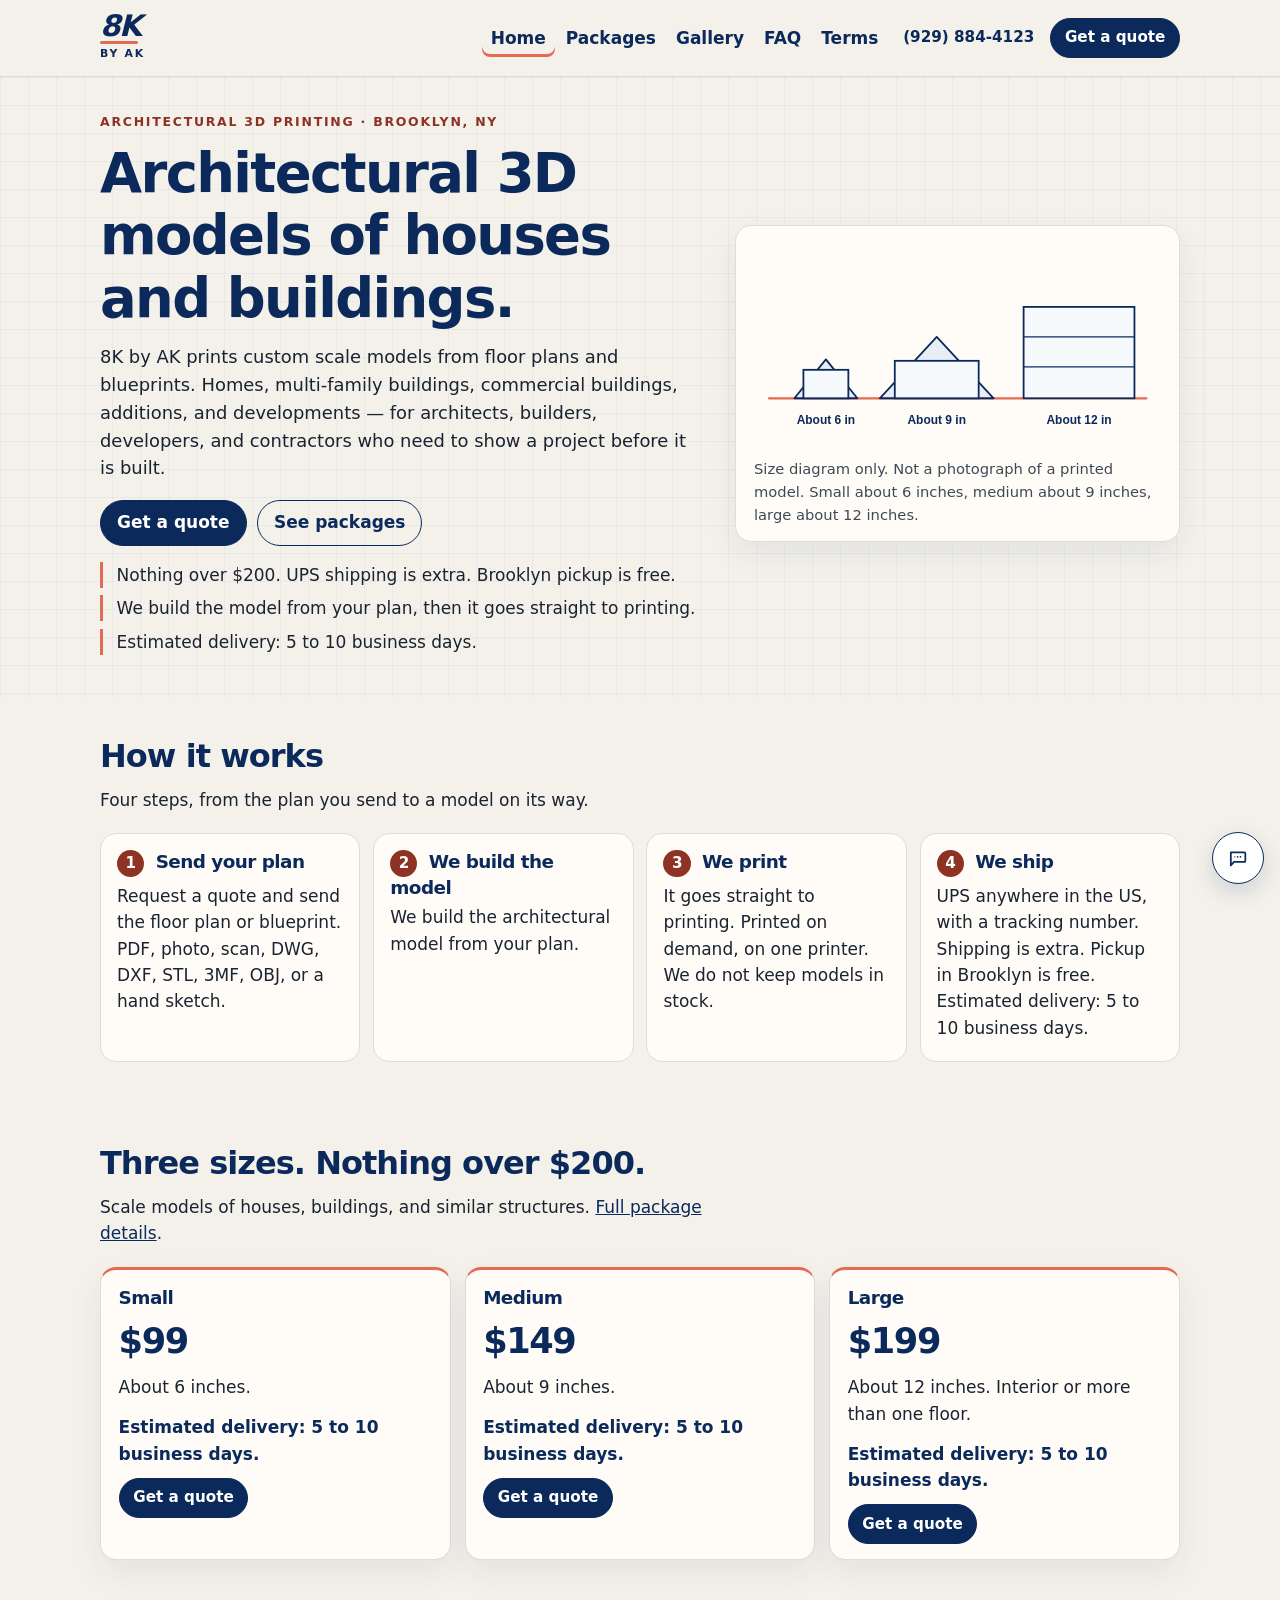
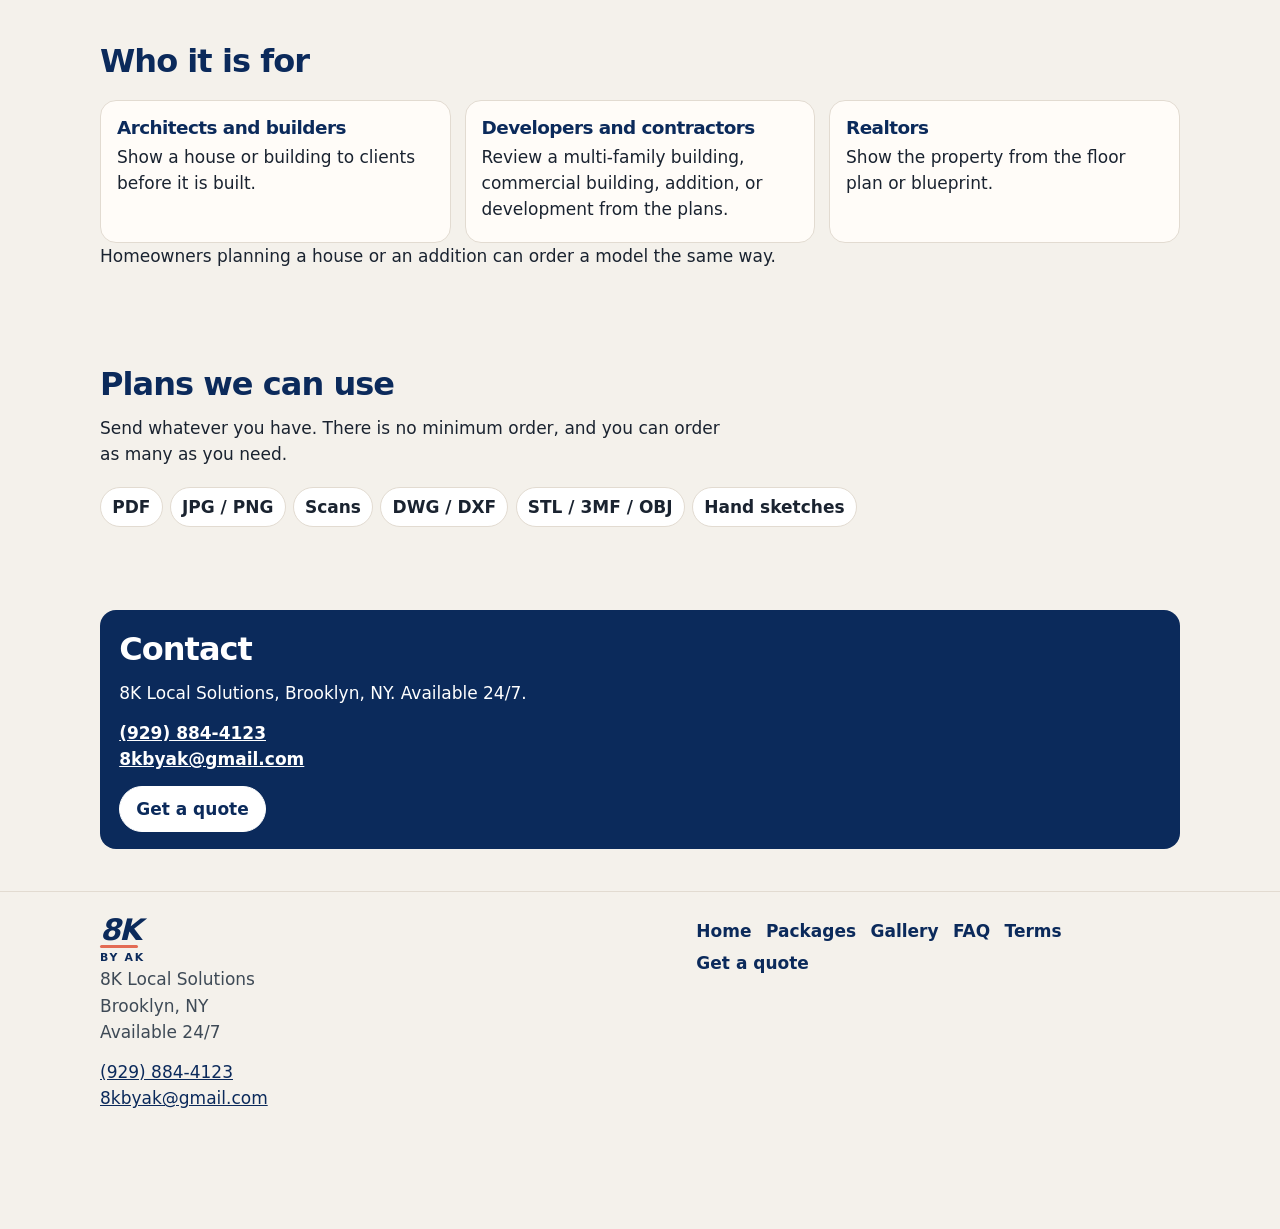
==== site/index.html @ 7ac07d4c "Add a public site for 8K by AK architectural models. The pages live in site/ and deploy to GitHub Pa" ====
<!DOCTYPE html>
<html lang="en">
<head>
  <meta charset="utf-8">
  <meta name="viewport" content="width=device-width, initial-scale=1">
  <title>Architectural 3D models of buildings | 8K by AK</title>
  <meta name="description" content="Architectural 3D-printed scale models of houses, buildings, additions, and developments, made from your plans in Brooklyn. Packages from $99 to $199.">
  <meta name="robots" content="index, follow">
  <meta name="theme-color" content="#0b2a5b">
  <link rel="canonical" href="https://8klocal.github.io/house-plans-to-3d-combo/">
  <meta property="og:title" content="Architectural 3D models of buildings | 8K by AK">
  <meta property="og:description" content="Architectural 3D-printed scale models of houses, buildings, additions, and developments, made from your plans in Brooklyn. Packages from $99 to $199.">
  <meta property="og:type" content="website">
  <meta property="og:url" content="https://8klocal.github.io/house-plans-to-3d-combo/">
  <meta property="og:site_name" content="8K by AK">
  <meta property="og:image" content="https://8klocal.github.io/house-plans-to-3d-combo/og.png">
  <meta property="og:image:alt" content="8K by AK. Architectural 3D models of houses and buildings.">
  <meta property="og:image:width" content="1200">
  <meta property="og:image:height" content="630">
  <meta name="twitter:card" content="summary_large_image">
  <meta name="twitter:title" content="Architectural 3D models of buildings | 8K by AK">
  <meta name="twitter:description" content="Architectural 3D-printed scale models of houses, buildings, additions, and developments, made from your plans in Brooklyn. Packages from $99 to $199.">
  <meta name="twitter:image" content="https://8klocal.github.io/house-plans-to-3d-combo/og.png">
  <link rel="icon" href="favicon.svg" type="image/svg+xml">
  <link rel="stylesheet" href="css/styles.css">
  <script type="application/ld+json">
{
  "@context": "https://schema.org",
  "@type": "ProfessionalService",
  "name": "8K by AK",
  "legalName": "8K Local Solutions",
  "description": "Architectural 3D printing of scale models of houses, buildings, and similar structures from floor plans and blueprints.",
  "url": "https://8klocal.github.io/house-plans-to-3d-combo/",
  "email": "8kbyak@gmail.com",
  "telephone": "+1-929-884-4123",
  "address": {
    "@type": "PostalAddress",
    "addressLocality": "Brooklyn",
    "addressRegion": "NY",
    "addressCountry": "US"
  },
  "areaServed": "US",
  "priceRange": "$99-$199",
  "openingHoursSpecification": {
    "@type": "OpeningHoursSpecification",
    "dayOfWeek": ["Monday", "Tuesday", "Wednesday", "Thursday", "Friday", "Saturday", "Sunday"],
    "opens": "00:00",
    "closes": "23:59"
  }
}
</script>
</head>
<body>
  <a class="skip" href="#content">Skip to content</a>
  <header class="site-header">
    <div class="wrap header-bar">
      <a class="brand" href="index.html">
        <span class="brand-mark">8K</span>
        <span class="brand-bar" aria-hidden="true"></span>
        <span class="brand-by">by AK</span>
      </a>
      <a class="header-phone" href="tel:+19298844123" aria-label="Call (929) 884-4123">(929) 884-4123</a>
      <button class="nav-toggle" type="button" data-nav-toggle aria-expanded="false" aria-controls="site-nav">Menu</button>
      <nav id="site-nav" class="site-nav" aria-label="Primary">
        <a href="index.html" aria-current="page">Home</a>
        <a href="pricing.html">Packages</a>
        <a href="gallery.html">Gallery</a>
        <a href="faq.html">FAQ</a>
        <a href="terms.html">Terms</a>
        <a class="button nav-quote" href="quote.html">Get a quote</a>
      </nav>
      <a class="button button-small header-quote" href="quote.html">Get a quote</a>
    </div>
  </header>
  <main id="content">
    <section class="hero">
      <div class="wrap hero-grid">
        <div>
          <p class="eyebrow">Architectural 3D printing · Brooklyn, NY</p>
          <h1>Architectural 3D models of houses and buildings.</h1>
          <p class="lede">8K by AK prints custom scale models from floor plans and blueprints. Homes, multi-family buildings, commercial buildings, additions, and developments — for architects, builders, developers, and contractors who need to show a project before it is built.</p>
          <div class="actions">
            <a class="button" href="quote.html">Get a quote</a>
            <a class="button button-ghost" href="pricing.html">See packages</a>
          </div>
          <ul class="facts">
            <li>Nothing over $200. UPS shipping is extra. Brooklyn pickup is free.</li>
            <li>We build the model from your plan, then it goes straight to printing.</li>
            <li>Estimated delivery: 5 to 10 business days.</li>
          </ul>
        </div>
        <figure class="diagram">
        <svg viewBox="0 0 560 280" aria-hidden="true">
          <line x1="28" y1="214" x2="532" y2="214" stroke="#E36B54" stroke-width="3" stroke-linecap="round"/>
          <polygon points="62,214 104,162 146,214" fill="#E7EEF6" stroke="#0B2A5B" stroke-width="2.4" stroke-linejoin="round"/>
          <rect x="74" y="176" width="60" height="38" fill="#F7FAFD" stroke="#0B2A5B" stroke-width="2.4"/>
          <polygon points="176,214 252,132 328,214" fill="#E7EEF6" stroke="#0B2A5B" stroke-width="2.4" stroke-linejoin="round"/>
          <rect x="196" y="164" width="112" height="50" fill="#F7FAFD" stroke="#0B2A5B" stroke-width="2.4"/>
          <rect x="368" y="92" width="148" height="122" fill="#F7FAFD" stroke="#0B2A5B" stroke-width="2.4"/>
          <line x1="368" y1="132" x2="516" y2="132" stroke="#0B2A5B" stroke-width="1.6"/>
          <line x1="368" y1="172" x2="516" y2="172" stroke="#0B2A5B" stroke-width="1.6"/>
          <text x="104" y="248" text-anchor="middle" fill="#0B2A5B" font-family="Segoe UI, sans-serif" font-size="16" font-weight="700">About 6 in</text>
          <text x="252" y="248" text-anchor="middle" fill="#0B2A5B" font-family="Segoe UI, sans-serif" font-size="16" font-weight="700">About 9 in</text>
          <text x="442" y="248" text-anchor="middle" fill="#0B2A5B" font-family="Segoe UI, sans-serif" font-size="16" font-weight="700">About 12 in</text>
        </svg>
        <figcaption>Size diagram only. Not a photograph of a printed model. Small about 6 inches, medium about 9 inches, large about 12 inches.</figcaption>
      </figure>
      </div>
    </section>
    <section class="section" aria-labelledby="how-title">
      <div class="wrap">
        <div class="section-head">
          <h2 id="how-title">How it works</h2>
          <p>Four steps, from the plan you send to a model on its way.</p>
        </div>
        <ol class="steps">
          <li>
            <h3><span class="step-num">1</span> Send your plan</h3>
            <p>Request a quote and send the floor plan or blueprint. PDF, photo, scan, DWG, DXF, STL, 3MF, OBJ, or a hand sketch.</p>
          </li>
          <li>
            <h3><span class="step-num">2</span> We build the model</h3>
            <p>We build the architectural model from your plan.</p>
          </li>
          <li>
            <h3><span class="step-num">3</span> We print</h3>
            <p>It goes straight to printing. Printed on demand, on one printer. We do not keep models in stock.</p>
          </li>
          <li>
            <h3><span class="step-num">4</span> We ship</h3>
            <p>UPS anywhere in the US, with a tracking number. Shipping is extra. Pickup in Brooklyn is free. Estimated delivery: 5 to 10 business days.</p>
          </li>
        </ol>
      </div>
    </section>
    <section class="section" aria-labelledby="packages-title">
      <div class="wrap">
        <div class="section-head">
          <h2 id="packages-title">Three sizes. Nothing over $200.</h2>
          <p>Scale models of houses, buildings, and similar structures. <a href="pricing.html">Full package details</a>.</p>
        </div>
        <div class="cards cards-3">
          <article class="card">
        <h3>Small</h3>
        <p class="price">$99</p>
        <p>About 6 inches.</p>
        <p class="delivery-note">Estimated delivery: 5 to 10 business days.</p>
        <a class="button button-small" href="quote.html?package=small">Get a quote</a>
      </article>
          <article class="card">
        <h3>Medium</h3>
        <p class="price">$149</p>
        <p>About 9 inches.</p>
        <p class="delivery-note">Estimated delivery: 5 to 10 business days.</p>
        <a class="button button-small" href="quote.html?package=medium">Get a quote</a>
      </article>
          <article class="card">
        <h3>Large</h3>
        <p class="price">$199</p>
        <p>About 12 inches. Interior or more than one floor.</p>
        <p class="delivery-note">Estimated delivery: 5 to 10 business days.</p>
        <a class="button button-small" href="quote.html?package=large">Get a quote</a>
      </article>
        </div>
      </div>
    </section>
    <section class="section" aria-labelledby="who-title">
      <div class="wrap">
        <div class="section-head">
          <h2 id="who-title">Who it is for</h2>
        </div>
        <div class="who">
          <article>
            <h3>Architects and builders</h3>
            <p>Show a house or building to clients before it is built.</p>
          </article>
          <article>
            <h3>Developers and contractors</h3>
            <p>Review a multi-family building, commercial building, addition, or development from the plans.</p>
          </article>
          <article>
            <h3>Realtors</h3>
            <p>Show the property from the floor plan or blueprint.</p>
          </article>
        </div>
        <p>Homeowners planning a house or an addition can order a model the same way.</p>
      </div>
    </section>
    <section class="section" aria-labelledby="files-title">
      <div class="wrap">
        <div class="section-head">
          <h2 id="files-title">Plans we can use</h2>
          <p>Send whatever you have. There is no minimum order, and you can order as many as you need.</p>
        </div>
        <ul class="formats">
          <li>PDF</li>
          <li>JPG / PNG</li>
          <li>Scans</li>
          <li>DWG / DXF</li>
          <li>STL / 3MF / OBJ</li>
          <li>Hand sketches</li>
        </ul>
      </div>
    </section>
    <section class="section" id="contact" aria-labelledby="contact-title">
      <div class="wrap">
        <div class="contact-panel">
          <h2 id="contact-title">Contact</h2>
          <p>8K Local Solutions, Brooklyn, NY. Available 24/7.</p>
          <address>
            <a href="tel:+19298844123" aria-label="Call (929) 884-4123">(929) 884-4123</a><br>
            <a href="mailto:8kbyak@gmail.com">8kbyak@gmail.com</a>
          </address>
          <a class="button" href="quote.html">Get a quote</a>
        </div>
      </div>
    </section>
  </main>
  <footer class="site-footer">
    <div class="wrap footer-grid">
      <div>
        <a class="brand" href="index.html">
        <span class="brand-mark">8K</span>
        <span class="brand-bar" aria-hidden="true"></span>
        <span class="brand-by">by AK</span>
      </a>
        <p>8K Local Solutions<br>Brooklyn, NY<br>Available 24/7</p>
        <address>
          <a href="tel:+19298844123" aria-label="Call (929) 884-4123">(929) 884-4123</a><br>
          <a href="mailto:8kbyak@gmail.com">8kbyak@gmail.com</a>
        </address>
      </div>
      <nav aria-label="Footer">
        <ul class="footer-links">
          <li><a href="index.html">Home</a></li>
          <li><a href="pricing.html">Packages</a></li>
          <li><a href="gallery.html">Gallery</a></li>
          <li><a href="faq.html">FAQ</a></li>
          <li><a href="terms.html">Terms</a></li>
          <li><a href="quote.html">Get a quote</a></li>
        </ul>
      </nav>
    </div>
  </footer>
  <div class="chat" id="chat">
    <div class="chat-panel" id="chat-panel" role="dialog" aria-labelledby="chat-title" hidden>
      <div class="chat-head">
        <div>
          <h2 id="chat-title">Questions</h2>
          <p class="hint">Architectural models from 8K by AK.</p>
        </div>
        <button class="chat-close" type="button" data-chat-close aria-label="Close questions">&times;</button>
      </div>
      <div class="chat-qa">
        <div>
          <button type="button" data-qa aria-expanded="false" aria-controls="qa-price" id="qa-price-btn">Pricing</button>
          <div id="qa-price" role="region" aria-labelledby="qa-price-btn" hidden>
            <p>Small is $99, about 6 inches. Medium is $149, about 9 inches. Large is $199, about 12 inches, and can include an interior or more than one floor. Nothing is over $200. Shipping is extra.</p>
          </div>
        </div>
        <div>
          <button type="button" data-qa aria-expanded="false" aria-controls="qa-files" id="qa-files-btn">Files accepted</button>
          <div id="qa-files" role="region" aria-labelledby="qa-files-btn" hidden>
            <p>PDF, JPG and PNG photos, scans, DWG, DXF, STL, 3MF, OBJ, and hand sketches.</p>
          </div>
        </div>
        <div>
          <button type="button" data-qa aria-expanded="false" aria-controls="qa-ship" id="qa-ship-btn">Shipping</button>
          <div id="qa-ship" role="region" aria-labelledby="qa-ship-btn" hidden>
            <p>UPS anywhere in the US, with a tracking number. Shipping is extra. Pickup in Brooklyn is free.</p>
          </div>
        </div>
        <div>
          <button type="button" data-qa aria-expanded="false" aria-controls="qa-time" id="qa-time-btn">Turnaround</button>
          <div id="qa-time" role="region" aria-labelledby="qa-time-btn" hidden>
            <p>Estimated delivery is 5 to 10 business days.</p>
          </div>
        </div>
        <div>
          <button type="button" data-qa aria-expanded="false" aria-controls="qa-order" id="qa-order-btn">How to order</button>
          <div id="qa-order" role="region" aria-labelledby="qa-order-btn" hidden>
            <p>Request a quote and send your plan. We build the model, it goes straight to printing, and we ship by UPS with a tracking number.</p>
          </div>
        </div>
      </div>
      <div class="chat-actions">
        <a class="button button-ghost" href="mailto:8kbyak@gmail.com">Email us</a>
        <a class="button button-ghost" href="tel:+19298844123">(929) 884-4123</a>
        <a class="button" href="quote.html">Get a quote</a>
      </div>
    </div>
    <button class="chat-toggle" type="button" data-chat-toggle aria-expanded="false" aria-controls="chat-panel" aria-label="Questions">
      <svg viewBox="0 0 24 24" aria-hidden="true" focusable="false">
        <path d="M5 6.5h14a1 1 0 0 1 1 1v8a1 1 0 0 1-1 1H8.2L5 20.2V6.5z" fill="none" stroke="currentColor" stroke-width="1.8" stroke-linejoin="round"/>
        <circle cx="9" cy="11.2" r="0.9" fill="#E36B54"/>
        <circle cx="12" cy="11.2" r="0.9" fill="currentColor"/>
        <circle cx="15" cy="11.2" r="0.9" fill="currentColor"/>
      </svg>
    </button>
  </div>
  <script src="js/site.js"></script>
</body>
</html>
---- site/css/styles.css ----
:root {
  --navy: #0b2a5b;
  --ink: #1a2330;
  --muted: #3e4a56;
  --paper: #f4f1eb;
  --card: #fffcf8;
  --line: #e2dbd1;
  --coral: #e36b54;
  --coral-deep: #8e3224;
  --shadow: 0 12px 32px rgba(11, 42, 91, 0.07);
  --header: 4.75rem;
  --max: 1080px;
  --radius: 16px;
  color-scheme: light;
}

*,
*::before,
*::after {
  box-sizing: border-box;
}

html {
  scroll-behavior: smooth;
}

body {
  margin: 0;
  font-family: "Segoe UI", system-ui, -apple-system, Inter, "Liberation Sans", "Helvetica Neue", Arial, sans-serif;
  color: var(--ink);
  background: var(--paper);
  line-height: 1.55;
  font-size: 1.0625rem;
  padding-bottom: 5.5rem;
}

img,
svg {
  max-width: 100%;
  height: auto;
}

a {
  color: var(--navy);
}

a:hover {
  color: var(--coral-deep);
}

:focus-visible {
  outline: 3px solid var(--navy);
  outline-offset: 3px;
}

.skip {
  position: absolute;
  left: 0.75rem;
  top: 0.75rem;
  transform: translateY(-160%);
  background: var(--card);
  color: var(--navy);
  padding: 0.6rem 0.9rem;
  border-radius: 8px;
  z-index: 50;
  font-weight: 700;
}

.skip:focus {
  transform: none;
}

.wrap {
  width: min(var(--max), calc(100% - 2rem));
  margin-inline: auto;
}

.site-header {
  position: sticky;
  top: 0;
  z-index: 20;
  background: rgba(244, 241, 235, 0.94);
  border-bottom: 1px solid var(--line);
  backdrop-filter: blur(8px);
}

.header-bar {
  display: grid;
  grid-template-columns: 1fr auto auto;
  grid-template-areas:
    "brand phone menu"
    "nav nav nav";
  align-items: center;
  column-gap: 0.55rem;
  min-height: var(--header);
}

.brand {
  grid-area: brand;
}

.header-phone {
  grid-area: phone;
  justify-self: end;
}

.nav-toggle {
  grid-area: menu;
}

.site-nav {
  grid-area: nav;
}

.brand {
  display: flex;
  flex-direction: column;
  align-items: flex-start;
  gap: 0.12rem;
  text-decoration: none;
  color: var(--navy);
  min-width: 4.5rem;
}

.brand:hover {
  color: var(--navy);
}

.brand-mark {
  font-family: Inter, "Segoe UI", system-ui, Arial, sans-serif;
  font-weight: 800;
  font-style: italic;
  font-size: 1.85rem;
  letter-spacing: -0.05em;
  line-height: 0.85;
}

.brand-bar {
  display: block;
  width: 2.35rem;
  height: 3px;
  border-radius: 2px;
  background: var(--coral);
}

.brand-by {
  font-size: 0.68rem;
  font-weight: 700;
  letter-spacing: 0.16em;
  text-transform: uppercase;
}

.header-tools {
  display: flex;
  align-items: center;
  gap: 0.55rem;
}

.header-phone {
  color: var(--navy);
  font-weight: 700;
  text-decoration: none;
  white-space: nowrap;
  font-size: 0.95rem;
  padding: 0.35rem 0.15rem;
}

.nav-toggle {
  min-width: 2.75rem;
  min-height: 2.75rem;
  border: 1px solid var(--navy);
  background: var(--card);
  color: var(--navy);
  border-radius: 999px;
  font: inherit;
  font-weight: 700;
  padding: 0 0.85rem;
  cursor: pointer;
}

.site-nav {
  display: none;
  padding: 0 0 1rem;
}

.site-nav.is-open {
  display: grid;
  gap: 0.25rem;
}

.site-nav a {
  display: block;
  text-decoration: none;
  color: var(--navy);
  font-weight: 600;
  padding: 0.55rem 0.15rem;
  border-radius: 8px;
}

.site-nav a[aria-current="page"] {
  box-shadow: inset 0 -3px 0 var(--coral);
}

.site-nav a.nav-quote {
  display: inline-flex;
  width: fit-content;
  margin-top: 0.4rem;
  color: #fff;
}

h1,
h2,
h3 {
  font-weight: 700;
  letter-spacing: -0.03em;
  line-height: 1.15;
  color: var(--navy);
}

h1 {
  font-size: clamp(2rem, 5vw, 3.4rem);
  margin: 0 0 0.8rem;
}

h2 {
  font-size: clamp(1.5rem, 3vw, 2rem);
  margin: 0 0 0.75rem;
}

h3 {
  font-size: 1.15rem;
  margin: 0 0 0.35rem;
}

p,
address {
  margin: 0 0 0.85rem;
}

address {
  font-style: normal;
}

.lede {
  font-size: 1.12rem;
  max-width: 40rem;
}

.muted {
  color: var(--muted);
}

.eyebrow {
  margin: 0 0 0.7rem;
  font-size: 0.78rem;
  font-weight: 700;
  letter-spacing: 0.14em;
  text-transform: uppercase;
  color: var(--coral-deep);
}

.hero {
  padding: 2.2rem 0 2.6rem;
  background-image:
    linear-gradient(to right, rgba(11, 42, 91, 0.045) 1px, transparent 1px),
    linear-gradient(to bottom, rgba(11, 42, 91, 0.045) 1px, transparent 1px);
  background-size: 28px 28px;
}

.hero-grid {
  display: grid;
  gap: 1.5rem;
}

.actions {
  display: flex;
  flex-wrap: wrap;
  gap: 0.65rem;
  margin: 1.1rem 0 1rem;
}

.button,
button.button {
  display: inline-flex;
  align-items: center;
  justify-content: center;
  min-height: 2.75rem;
  padding: 0.55rem 1rem;
  border-radius: 999px;
  border: 1px solid var(--navy);
  background: var(--navy);
  color: #fff;
  font: inherit;
  font-weight: 700;
  text-decoration: none;
  cursor: pointer;
}

.button:hover {
  background: #16356f;
  color: #fff;
}

.button-ghost {
  background: transparent;
  color: var(--navy);
}

.button-ghost:hover {
  background: #fff;
  color: var(--navy);
}

.button-small {
  min-height: 2.5rem;
  padding: 0.35rem 0.85rem;
  font-size: 0.95rem;
}

.facts {
  display: grid;
  gap: 0.45rem;
  margin: 0;
  padding: 0;
  list-style: none;
}

.facts li {
  padding-left: 0.85rem;
  border-left: 3px solid var(--coral);
}

.diagram {
  margin: 0;
  background: var(--card);
  border: 1px solid var(--line);
  border-radius: var(--radius);
  padding: 0.75rem 0.75rem 0.4rem;
  box-shadow: var(--shadow);
}

.diagram figcaption {
  color: var(--muted);
  font-size: 0.92rem;
  padding: 0.2rem 0.4rem 0.5rem;
}

.section {
  padding: 2.6rem 0;
}

.section-head {
  max-width: 40rem;
  margin-bottom: 1.25rem;
}

.steps {
  list-style: none;
  margin: 0;
  padding: 0;
  display: grid;
  gap: 0.8rem;
}

.steps li {
  background: var(--card);
  border: 1px solid var(--line);
  border-radius: var(--radius);
  padding: 1rem 1rem 0.4rem;
}

.step-num {
  display: inline-grid;
  place-items: center;
  width: 1.7rem;
  height: 1.7rem;
  margin-right: 0.35rem;
  border-radius: 999px;
  background: var(--coral-deep);
  color: #fff;
  font-size: 0.95rem;
  font-weight: 800;
}

.cards {
  display: grid;
  gap: 0.85rem;
}

.card {
  background: var(--card);
  border: 1px solid var(--line);
  border-top: 3px solid var(--coral);
  border-radius: var(--radius);
  padding: 1.1rem 1.1rem 0.9rem;
  box-shadow: var(--shadow);
}

.price {
  font-size: 2.2rem;
  font-weight: 800;
  letter-spacing: -0.04em;
  color: var(--navy);
  margin: 0.15rem 0 0.35rem;
}

.delivery-note {
  font-weight: 700;
  color: var(--navy);
  margin: 0.7rem 0;
}

.who {
  display: grid;
  gap: 0.85rem;
}

.who article {
  background: var(--card);
  border: 1px solid var(--line);
  border-radius: var(--radius);
  padding: 1rem 1rem 0.35rem;
}

.formats {
  display: flex;
  flex-wrap: wrap;
  gap: 0.45rem;
  margin: 0;
  padding: 0;
  list-style: none;
}

.formats li {
  background: #fff;
  border: 1px solid var(--line);
  border-radius: 999px;
  padding: 0.35rem 0.7rem;
  font-weight: 600;
}

.header-quote {
  display: none;
}

.contact-panel {
  background: var(--navy);
  color: #fff;
  border-radius: var(--radius);
  padding: 1.3rem 1.2rem 1.1rem;
}

.contact-panel h2,
.contact-panel a {
  color: #fff;
}

.contact-panel a {
  font-weight: 700;
}

.contact-panel .button {
  background: #fff;
  color: var(--navy);
  border-color: #fff;
}

.contact-panel .button:hover {
  background: var(--paper);
  color: var(--navy);
}

.gallery-grid {
  display: grid;
  gap: 0.75rem;
  margin: 0;
  padding: 0;
  list-style: none;
}

.placeholder {
  aspect-ratio: 4 / 3;
  display: grid;
  place-items: center;
  text-align: center;
  padding: 1rem;
  border: 1.5px dashed #b7c0cc;
  border-radius: var(--radius);
  background:
    linear-gradient(#fff, #fff) padding-box;
  color: var(--navy);
  font-weight: 700;
}

.faq details {
  background: var(--card);
  border: 1px solid var(--line);
  border-radius: 12px;
  padding: 0.75rem 0.95rem;
  margin-bottom: 0.55rem;
}

.faq summary {
  cursor: pointer;
  font-weight: 700;
  color: var(--navy);
}

.faq details p:last-child {
  margin-bottom: 0.25rem;
}

.prose {
  max-width: 42rem;
}

.prose h2 {
  margin-top: 1.6rem;
  font-size: 1.25rem;
}

.form {
  display: grid;
  gap: 0.9rem;
}

.field {
  display: grid;
  gap: 0.3rem;
}

.field span,
.field legend {
  font-weight: 700;
  color: var(--navy);
}

.req {
  color: var(--coral-deep);
}

input,
select,
textarea {
  width: 100%;
  font: inherit;
  color: var(--ink);
  background: #fff;
  border: 1px solid #cfc6bb;
  border-radius: 10px;
  padding: 0.65rem 0.7rem;
  min-height: 2.75rem;
}

textarea {
  min-height: 8rem;
  resize: vertical;
}

.hint {
  color: var(--muted);
  font-size: 0.92rem;
  margin: 0;
}

.check {
  display: flex;
  gap: 0.6rem;
  align-items: flex-start;
  font-weight: 600;
}

.check input {
  width: 1.15rem;
  height: 1.15rem;
  min-height: 0;
  margin-top: 0.2rem;
}

.form-submit {
  display: grid;
  gap: 0.35rem;
  justify-items: start;
}

.site-footer {
  border-top: 1px solid var(--line);
  padding: 1.6rem 0 1rem;
  color: var(--muted);
}

.footer-grid {
  display: grid;
  gap: 1rem;
}

.footer-brand .brand-mark {
  font-size: 1.45rem;
}

.footer-links {
  display: flex;
  flex-wrap: wrap;
  gap: 0.35rem 0.9rem;
  margin: 0;
  padding: 0;
  list-style: none;
}

.footer-links a {
  color: var(--navy);
  font-weight: 600;
  text-decoration: none;
}

.chat {
  position: fixed;
  right: 1rem;
  bottom: 1rem;
  z-index: 30;
}

.chat-toggle {
  width: 3.25rem;
  height: 3.25rem;
  border-radius: 999px;
  border: 1px solid var(--navy);
  background: #fff;
  color: var(--navy);
  box-shadow: 0 8px 22px rgba(11, 42, 91, 0.16);
  cursor: pointer;
  display: grid;
  place-items: center;
}

.chat-toggle svg {
  width: 1.45rem;
  height: 1.45rem;
}

.chat-panel {
  position: absolute;
  right: 0;
  bottom: 3.85rem;
  width: min(21.5rem, calc(100vw - 2rem));
  max-height: min(30rem, calc(100vh - 7rem));
  overflow: auto;
  background: #fff;
  border: 1px solid var(--line);
  border-top: 3px solid var(--coral);
  border-radius: 14px;
  box-shadow: 0 16px 40px rgba(11, 42, 91, 0.16);
  padding: 0.85rem 0.85rem 0.75rem;
}

.chat-head {
  display: flex;
  align-items: flex-start;
  justify-content: space-between;
  gap: 0.5rem;
}

.chat-head h2 {
  font-size: 1.05rem;
  margin: 0;
}

.chat-close {
  border: 0;
  background: transparent;
  color: var(--navy);
  font: inherit;
  font-size: 1.35rem;
  line-height: 1;
  min-width: 2.25rem;
  min-height: 2.25rem;
  cursor: pointer;
}

.chat-qa {
  display: grid;
  gap: 0.35rem;
  margin: 0.7rem 0;
}

.chat-qa button {
  text-align: left;
  font: inherit;
  font-weight: 700;
  color: var(--navy);
  background: var(--paper);
  border: 1px solid var(--line);
  border-radius: 8px;
  padding: 0.45rem 0.6rem;
  cursor: pointer;
  min-height: 2.5rem;
}

.chat-qa p {
  font-size: 0.95rem;
  margin: 0.25rem 0 0.35rem;
}

.chat-actions {
  display: grid;
  gap: 0.4rem;
}

.chat-actions a {
  text-align: center;
}

@media (min-width: 720px) {
  .hero-grid {
    grid-template-columns: 1.15fr 0.85fr;
    align-items: center;
    gap: 2rem;
  }

  .cards,
  .who,
  .steps {
    grid-template-columns: 1fr 1fr;
  }

  .cards-3,
  .who {
    grid-template-columns: 1fr 1fr 1fr;
  }

  .steps {
    grid-template-columns: 1fr 1fr;
  }

  .gallery-grid {
    grid-template-columns: 1fr 1fr 1fr;
  }

  .form {
    grid-template-columns: 1fr 1fr;
  }

  .span-2 {
    grid-column: 1 / -1;
  }

  .footer-grid {
    grid-template-columns: 1.2fr 1fr;
    align-items: start;
  }
}

@media (min-width: 980px) {
  .steps {
    grid-template-columns: repeat(4, 1fr);
  }
}

@media (min-width: 860px) {
  .nav-toggle,
  .site-nav a.nav-quote {
    display: none;
  }

  .header-quote {
    display: inline-flex;
  }

  .header-bar {
    display: flex;
    align-items: center;
    gap: 0.85rem;
  }

  .site-nav {
    display: flex;
    align-items: center;
    gap: 0.15rem;
    padding: 0;
    margin-left: auto;
    order: 2;
  }

  .header-phone {
    order: 3;
  }

  .header-quote {
    order: 4;
  }

  .site-nav a {
    padding: 0.35rem 0.55rem;
  }

  .header-tools {
    margin-left: 0.4rem;
  }
}

@media (max-width: 380px) {
  .header-phone {
    font-size: 0.82rem;
  }

  .brand-mark {
    font-size: 1.6rem;
  }
}

@media (prefers-reduced-motion: reduce) {
  html {
    scroll-behavior: auto;
  }

  *,
  *::before,
  *::after {
    transition: none !important;
    animation: none !important;
  }
}

@media print {
  .chat,
  .nav-toggle,
  .header-tools .button {
    display: none !important;
  }

  .site-header {
    position: static;
  }

  body {
    padding-bottom: 0;
    background: #fff;
  }
}
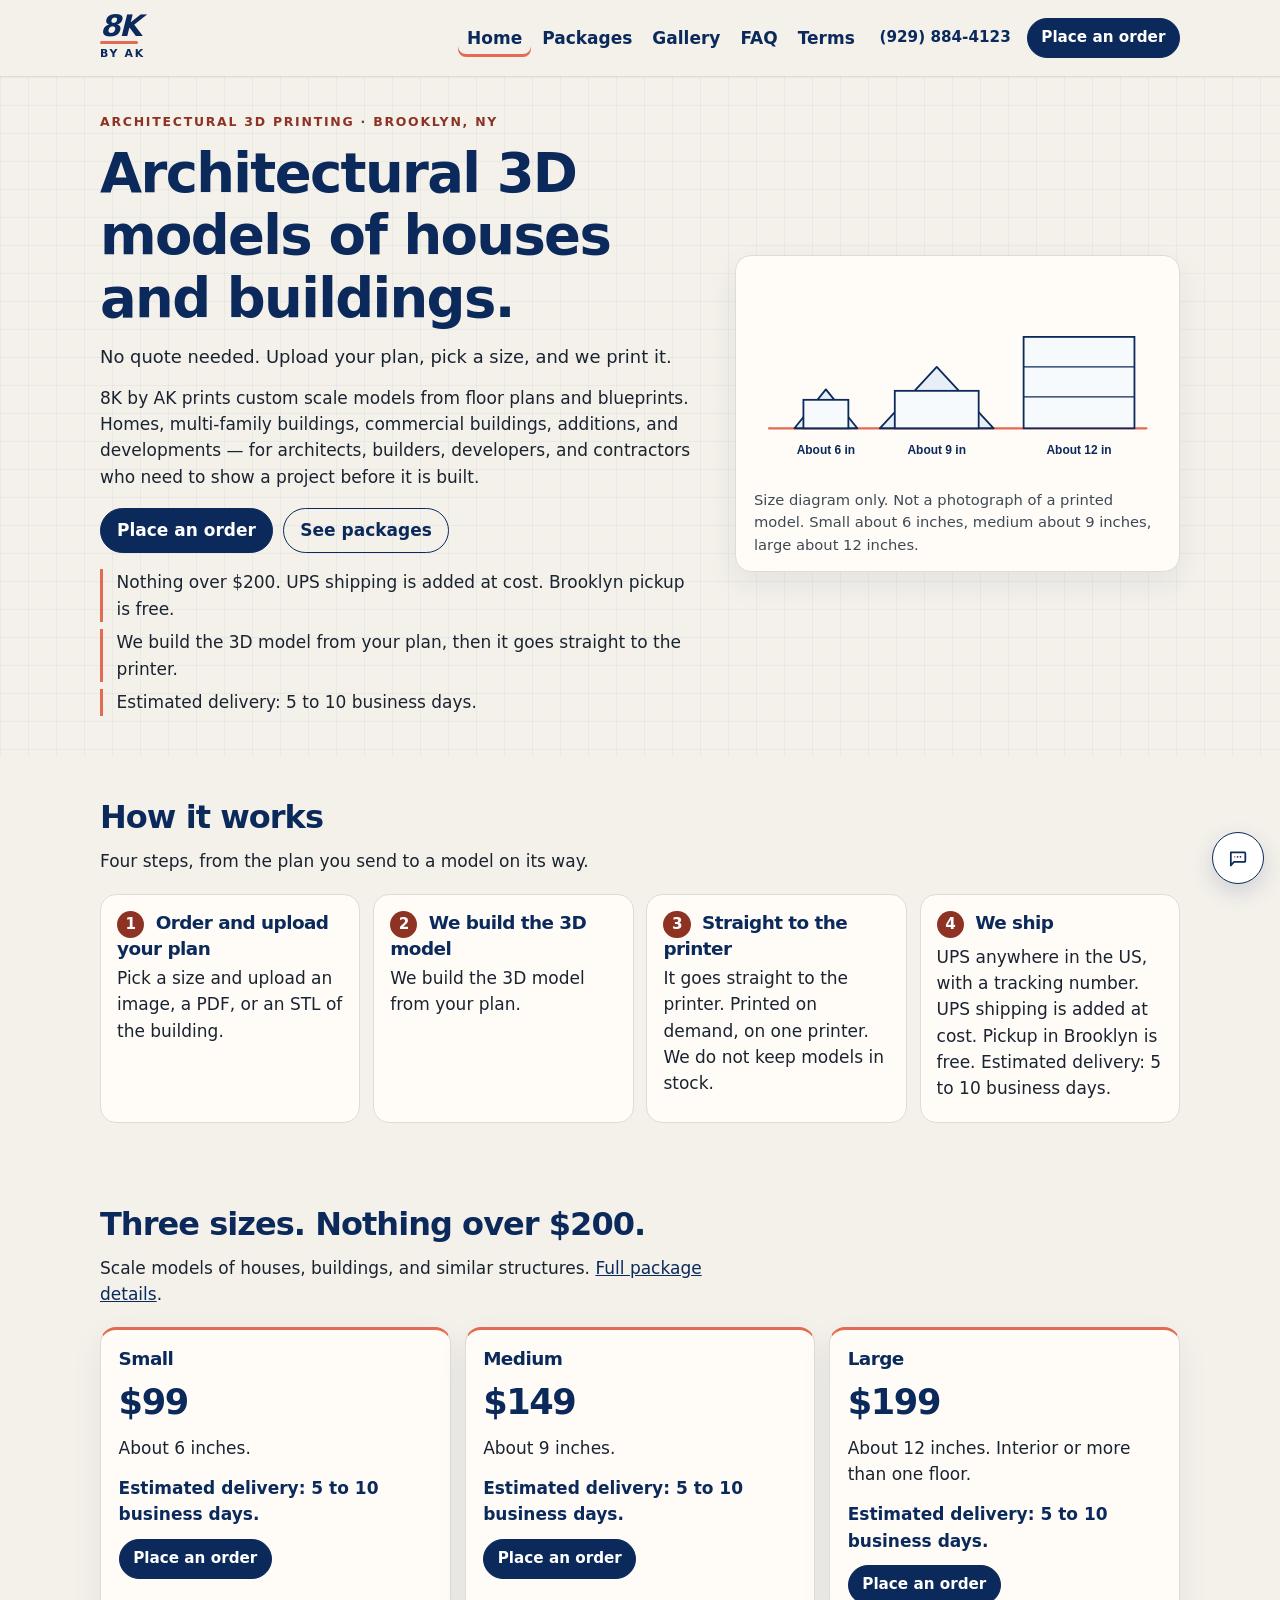
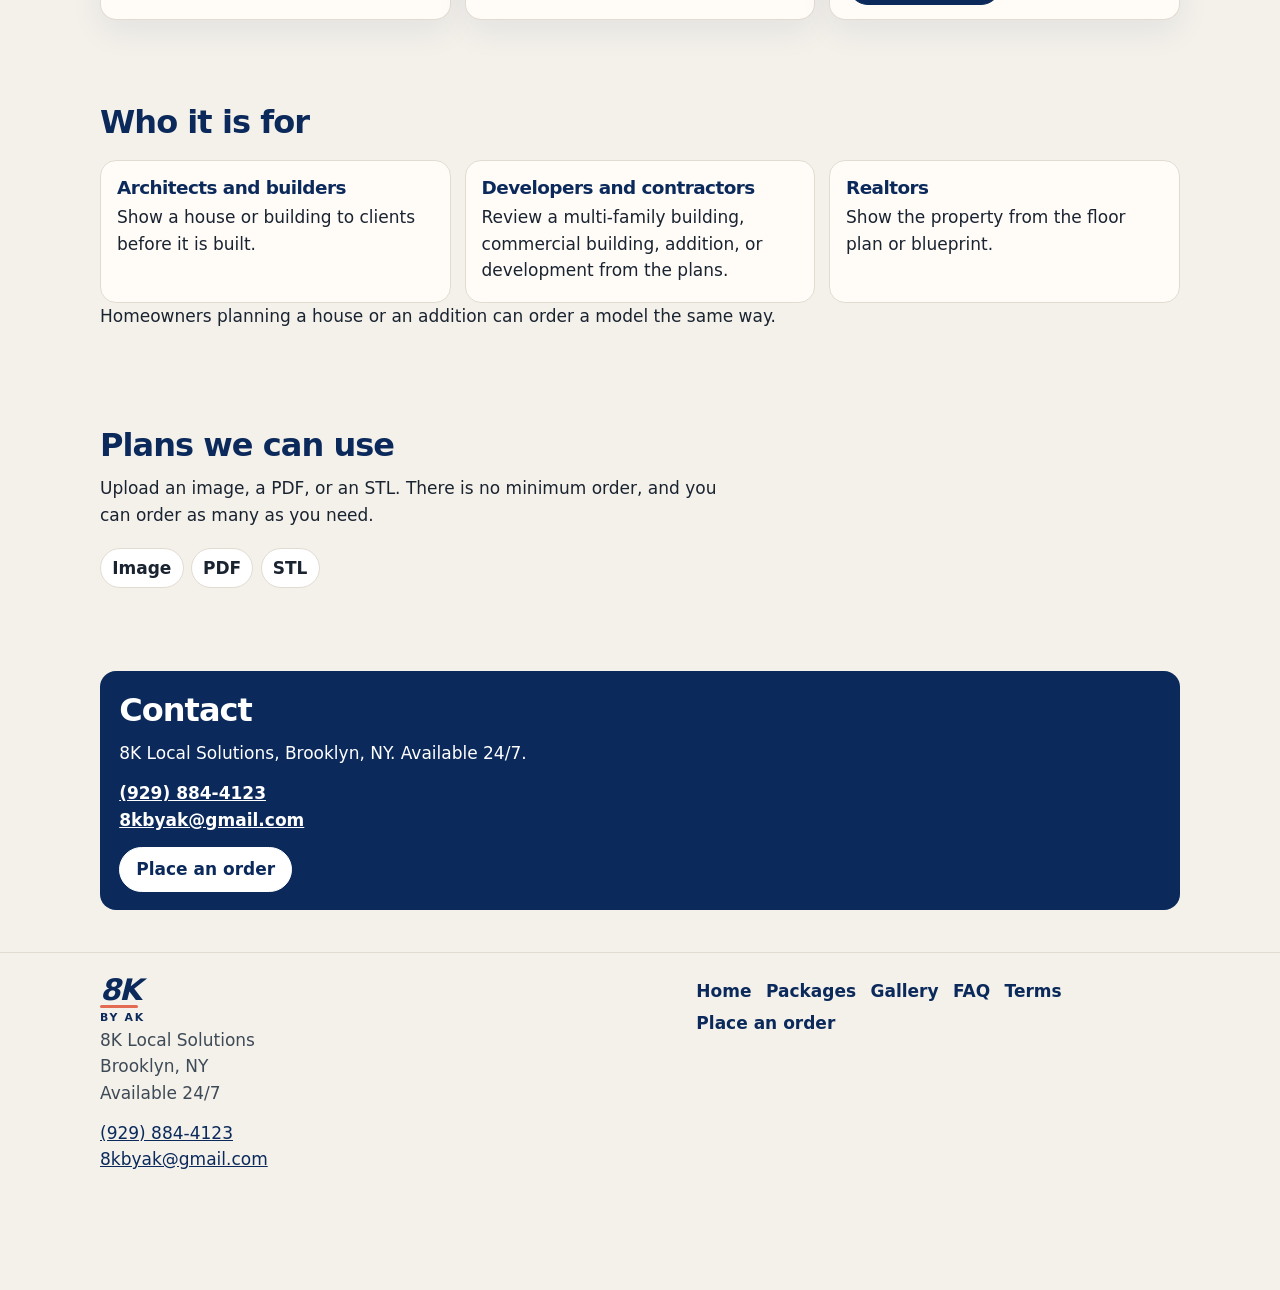
==== commit ec786093: "Turn the public site from quotes into direct orders. Customers place an order with a size, a plan fi" ====
--- a/site/index.html
+++ b/site/index.html
@@ -67,9 +67,9 @@
         <a href="gallery.html">Gallery</a>
         <a href="faq.html">FAQ</a>
         <a href="terms.html">Terms</a>
-        <a class="button nav-quote" href="quote.html">Get a quote</a>
+        <a class="button nav-quote" href="order.html">Place an order</a>
       </nav>
-      <a class="button button-small header-quote" href="quote.html">Get a quote</a>
+      <a class="button button-small header-quote" href="order.html">Place an order</a>
     </div>
   </header>
   <main id="content">
@@ -78,14 +78,15 @@
         <div>
           <p class="eyebrow">Architectural 3D printing · Brooklyn, NY</p>
           <h1>Architectural 3D models of houses and buildings.</h1>
-          <p class="lede">8K by AK prints custom scale models from floor plans and blueprints. Homes, multi-family buildings, commercial buildings, additions, and developments — for architects, builders, developers, and contractors who need to show a project before it is built.</p>
+          <p class="lede">No quote needed. Upload your plan, pick a size, and we print it.</p>
+          <p>8K by AK prints custom scale models from floor plans and blueprints. Homes, multi-family buildings, commercial buildings, additions, and developments — for architects, builders, developers, and contractors who need to show a project before it is built.</p>
           <div class="actions">
-            <a class="button" href="quote.html">Get a quote</a>
+            <a class="button" href="order.html">Place an order</a>
             <a class="button button-ghost" href="pricing.html">See packages</a>
           </div>
           <ul class="facts">
-            <li>Nothing over $200. UPS shipping is extra. Brooklyn pickup is free.</li>
-            <li>We build the model from your plan, then it goes straight to printing.</li>
+            <li>Nothing over $200. UPS shipping is added at cost. Brooklyn pickup is free.</li>
+            <li>We build the 3D model from your plan, then it goes straight to the printer.</li>
             <li>Estimated delivery: 5 to 10 business days.</li>
           </ul>
         </div>
@@ -115,20 +116,20 @@
         </div>
         <ol class="steps">
           <li>
-            <h3><span class="step-num">1</span> Send your plan</h3>
-            <p>Request a quote and send the floor plan or blueprint. PDF, photo, scan, DWG, DXF, STL, 3MF, OBJ, or a hand sketch.</p>
+            <h3><span class="step-num">1</span> Order and upload your plan</h3>
+            <p>Pick a size and upload an image, a PDF, or an STL of the building.</p>
           </li>
           <li>
-            <h3><span class="step-num">2</span> We build the model</h3>
-            <p>We build the architectural model from your plan.</p>
+            <h3><span class="step-num">2</span> We build the 3D model</h3>
+            <p>We build the 3D model from your plan.</p>
           </li>
           <li>
-            <h3><span class="step-num">3</span> We print</h3>
-            <p>It goes straight to printing. Printed on demand, on one printer. We do not keep models in stock.</p>
+            <h3><span class="step-num">3</span> Straight to the printer</h3>
+            <p>It goes straight to the printer. Printed on demand, on one printer. We do not keep models in stock.</p>
           </li>
           <li>
             <h3><span class="step-num">4</span> We ship</h3>
-            <p>UPS anywhere in the US, with a tracking number. Shipping is extra. Pickup in Brooklyn is free. Estimated delivery: 5 to 10 business days.</p>
+            <p>UPS anywhere in the US, with a tracking number. UPS shipping is added at cost. Pickup in Brooklyn is free. Estimated delivery: 5 to 10 business days.</p>
           </li>
         </ol>
       </div>
@@ -145,21 +146,21 @@
         <p class="price">$99</p>
         <p>About 6 inches.</p>
         <p class="delivery-note">Estimated delivery: 5 to 10 business days.</p>
-        <a class="button button-small" href="quote.html?package=small">Get a quote</a>
+        <a class="button button-small" href="order.html?package=small">Place an order</a>
       </article>
           <article class="card">
         <h3>Medium</h3>
         <p class="price">$149</p>
         <p>About 9 inches.</p>
         <p class="delivery-note">Estimated delivery: 5 to 10 business days.</p>
-        <a class="button button-small" href="quote.html?package=medium">Get a quote</a>
+        <a class="button button-small" href="order.html?package=medium">Place an order</a>
       </article>
           <article class="card">
         <h3>Large</h3>
         <p class="price">$199</p>
         <p>About 12 inches. Interior or more than one floor.</p>
         <p class="delivery-note">Estimated delivery: 5 to 10 business days.</p>
-        <a class="button button-small" href="quote.html?package=large">Get a quote</a>
+        <a class="button button-small" href="order.html?package=large">Place an order</a>
       </article>
         </div>
       </div>
@@ -190,15 +191,12 @@
       <div class="wrap">
         <div class="section-head">
           <h2 id="files-title">Plans we can use</h2>
-          <p>Send whatever you have. There is no minimum order, and you can order as many as you need.</p>
+          <p>Upload an image, a PDF, or an STL. There is no minimum order, and you can order as many as you need.</p>
         </div>
         <ul class="formats">
+          <li>Image</li>
           <li>PDF</li>
-          <li>JPG / PNG</li>
-          <li>Scans</li>
-          <li>DWG / DXF</li>
-          <li>STL / 3MF / OBJ</li>
-          <li>Hand sketches</li>
+          <li>STL</li>
         </ul>
       </div>
     </section>
@@ -211,7 +209,7 @@
             <a href="tel:+19298844123" aria-label="Call (929) 884-4123">(929) 884-4123</a><br>
             <a href="mailto:8kbyak@gmail.com">8kbyak@gmail.com</a>
           </address>
-          <a class="button" href="quote.html">Get a quote</a>
+          <a class="button" href="order.html">Place an order</a>
         </div>
       </div>
     </section>
@@ -237,7 +235,7 @@
           <li><a href="gallery.html">Gallery</a></li>
           <li><a href="faq.html">FAQ</a></li>
           <li><a href="terms.html">Terms</a></li>
-          <li><a href="quote.html">Get a quote</a></li>
+          <li><a href="order.html">Place an order</a></li>
         </ul>
       </nav>
     </div>
@@ -255,19 +253,19 @@
         <div>
           <button type="button" data-qa aria-expanded="false" aria-controls="qa-price" id="qa-price-btn">Pricing</button>
           <div id="qa-price" role="region" aria-labelledby="qa-price-btn" hidden>
-            <p>Small is $99, about 6 inches. Medium is $149, about 9 inches. Large is $199, about 12 inches, and can include an interior or more than one floor. Nothing is over $200. Shipping is extra.</p>
+            <p>Small is $99, about 6 inches. Medium is $149, about 9 inches. Large is $199, about 12 inches, and can include an interior or more than one floor. Nothing is over $200. UPS shipping is added at cost.</p>
           </div>
         </div>
         <div>
           <button type="button" data-qa aria-expanded="false" aria-controls="qa-files" id="qa-files-btn">Files accepted</button>
           <div id="qa-files" role="region" aria-labelledby="qa-files-btn" hidden>
-            <p>PDF, JPG and PNG photos, scans, DWG, DXF, STL, 3MF, OBJ, and hand sketches.</p>
+            <p>An image, a PDF, or an STL.</p>
           </div>
         </div>
         <div>
           <button type="button" data-qa aria-expanded="false" aria-controls="qa-ship" id="qa-ship-btn">Shipping</button>
           <div id="qa-ship" role="region" aria-labelledby="qa-ship-btn" hidden>
-            <p>UPS anywhere in the US, with a tracking number. Shipping is extra. Pickup in Brooklyn is free.</p>
+            <p>UPS anywhere in the US, with a tracking number. UPS shipping is added at cost. Pickup in Brooklyn is free.</p>
           </div>
         </div>
         <div>
@@ -279,14 +277,14 @@
         <div>
           <button type="button" data-qa aria-expanded="false" aria-controls="qa-order" id="qa-order-btn">How to order</button>
           <div id="qa-order" role="region" aria-labelledby="qa-order-btn" hidden>
-            <p>Request a quote and send your plan. We build the model, it goes straight to printing, and we ship by UPS with a tracking number.</p>
+            <p>Order and upload your plan. We build the 3D model, it goes straight to the printer, and we ship by UPS with a tracking number.</p>
           </div>
         </div>
       </div>
       <div class="chat-actions">
         <a class="button button-ghost" href="mailto:8kbyak@gmail.com">Email us</a>
         <a class="button button-ghost" href="tel:+19298844123">(929) 884-4123</a>
-        <a class="button" href="quote.html">Get a quote</a>
+        <a class="button" href="order.html">Place an order</a>
       </div>
     </div>
     <button class="chat-toggle" type="button" data-chat-toggle aria-expanded="false" aria-controls="chat-panel" aria-label="Questions">
--- a/site/css/styles.css
+++ b/site/css/styles.css
@@ -20,6 +20,10 @@
   box-sizing: border-box;
 }
 
+[hidden] {
+  display: none !important;
+}
+
 html {
   scroll-behavior: smooth;
 }
@@ -533,6 +537,37 @@
 .field legend {
   font-weight: 700;
   color: var(--navy);
+}
+
+fieldset.field {
+  border: 0;
+  margin: 0;
+  padding: 0;
+  min-width: 0;
+}
+
+.choices {
+  display: grid;
+  gap: 0.45rem;
+}
+
+.choices label {
+  display: flex;
+  align-items: center;
+  gap: 0.6rem;
+  min-height: 2.75rem;
+  padding: 0.55rem 0.75rem;
+  background: #fff;
+  border: 1px solid #cfc6bb;
+  border-radius: 10px;
+  font-weight: 600;
+  color: var(--navy);
+}
+
+.choices input {
+  width: 1.15rem;
+  height: 1.15rem;
+  min-height: 0;
 }
 
 .req {
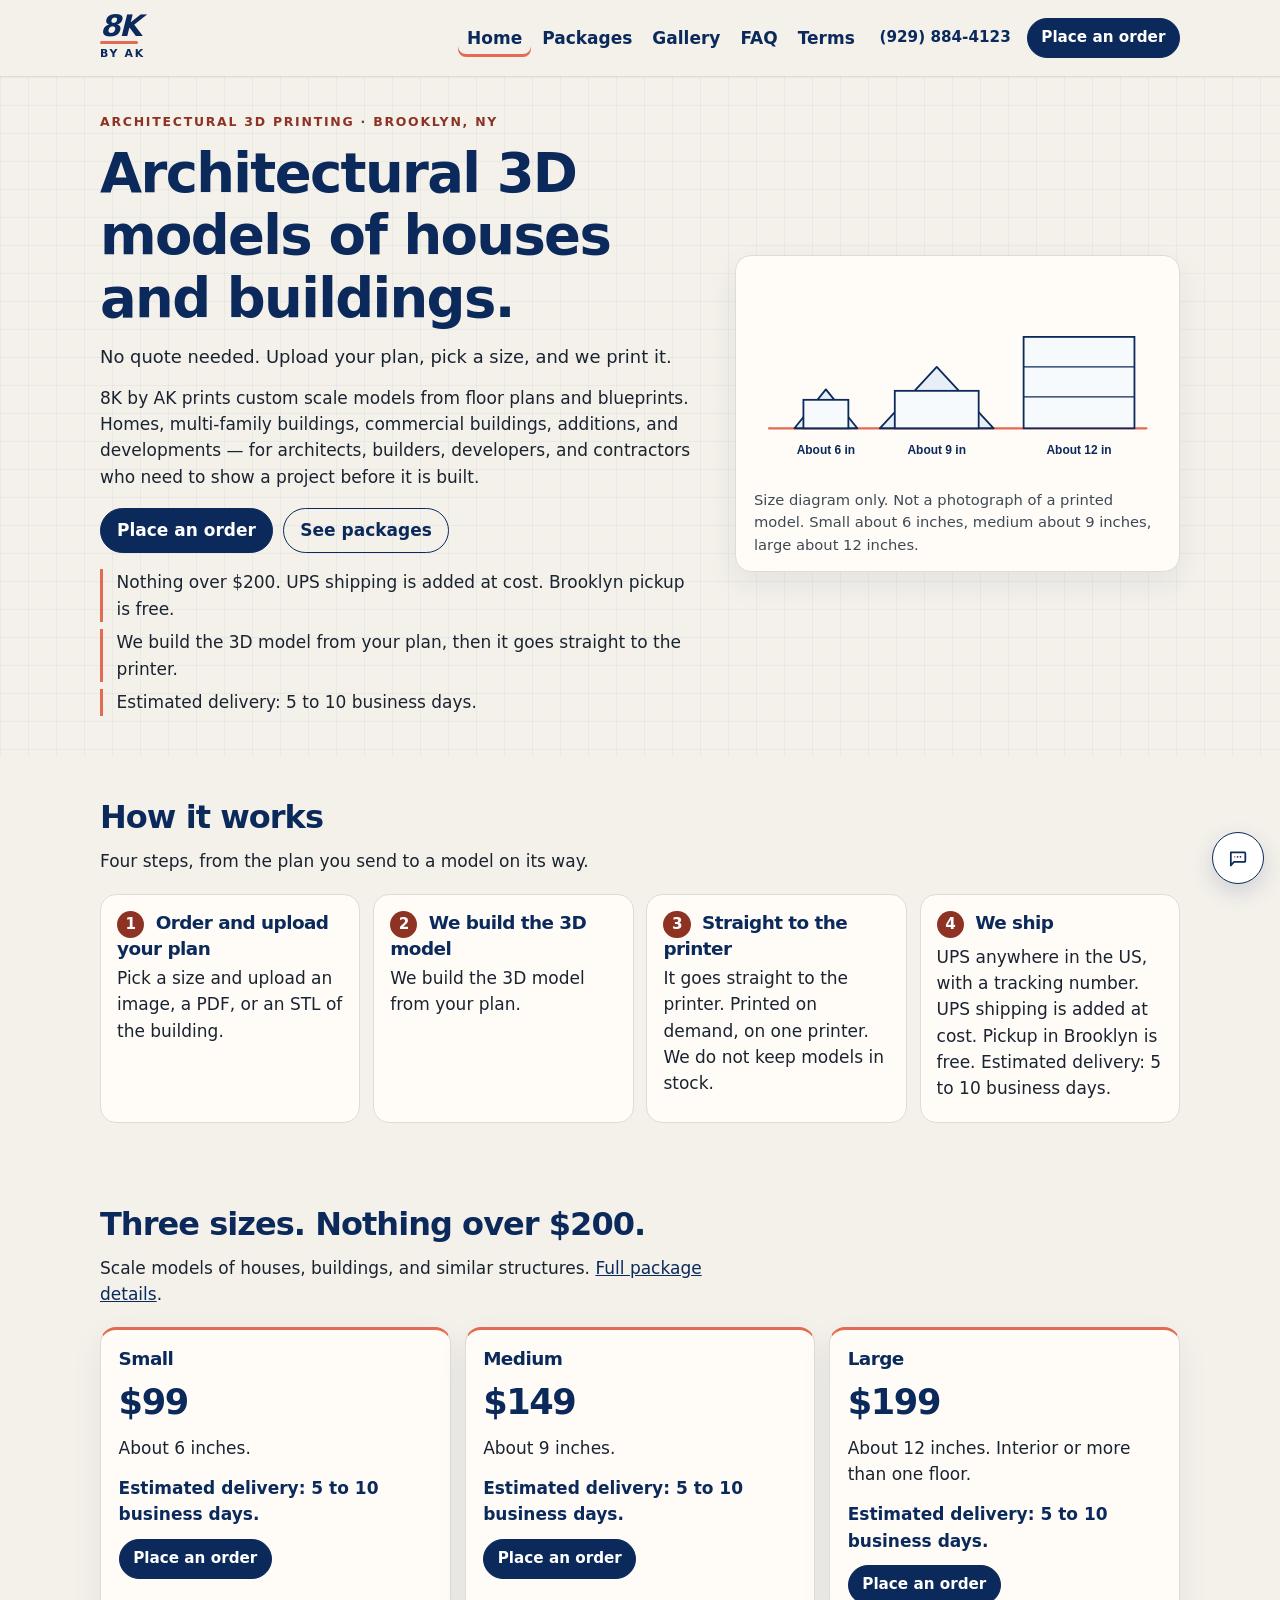
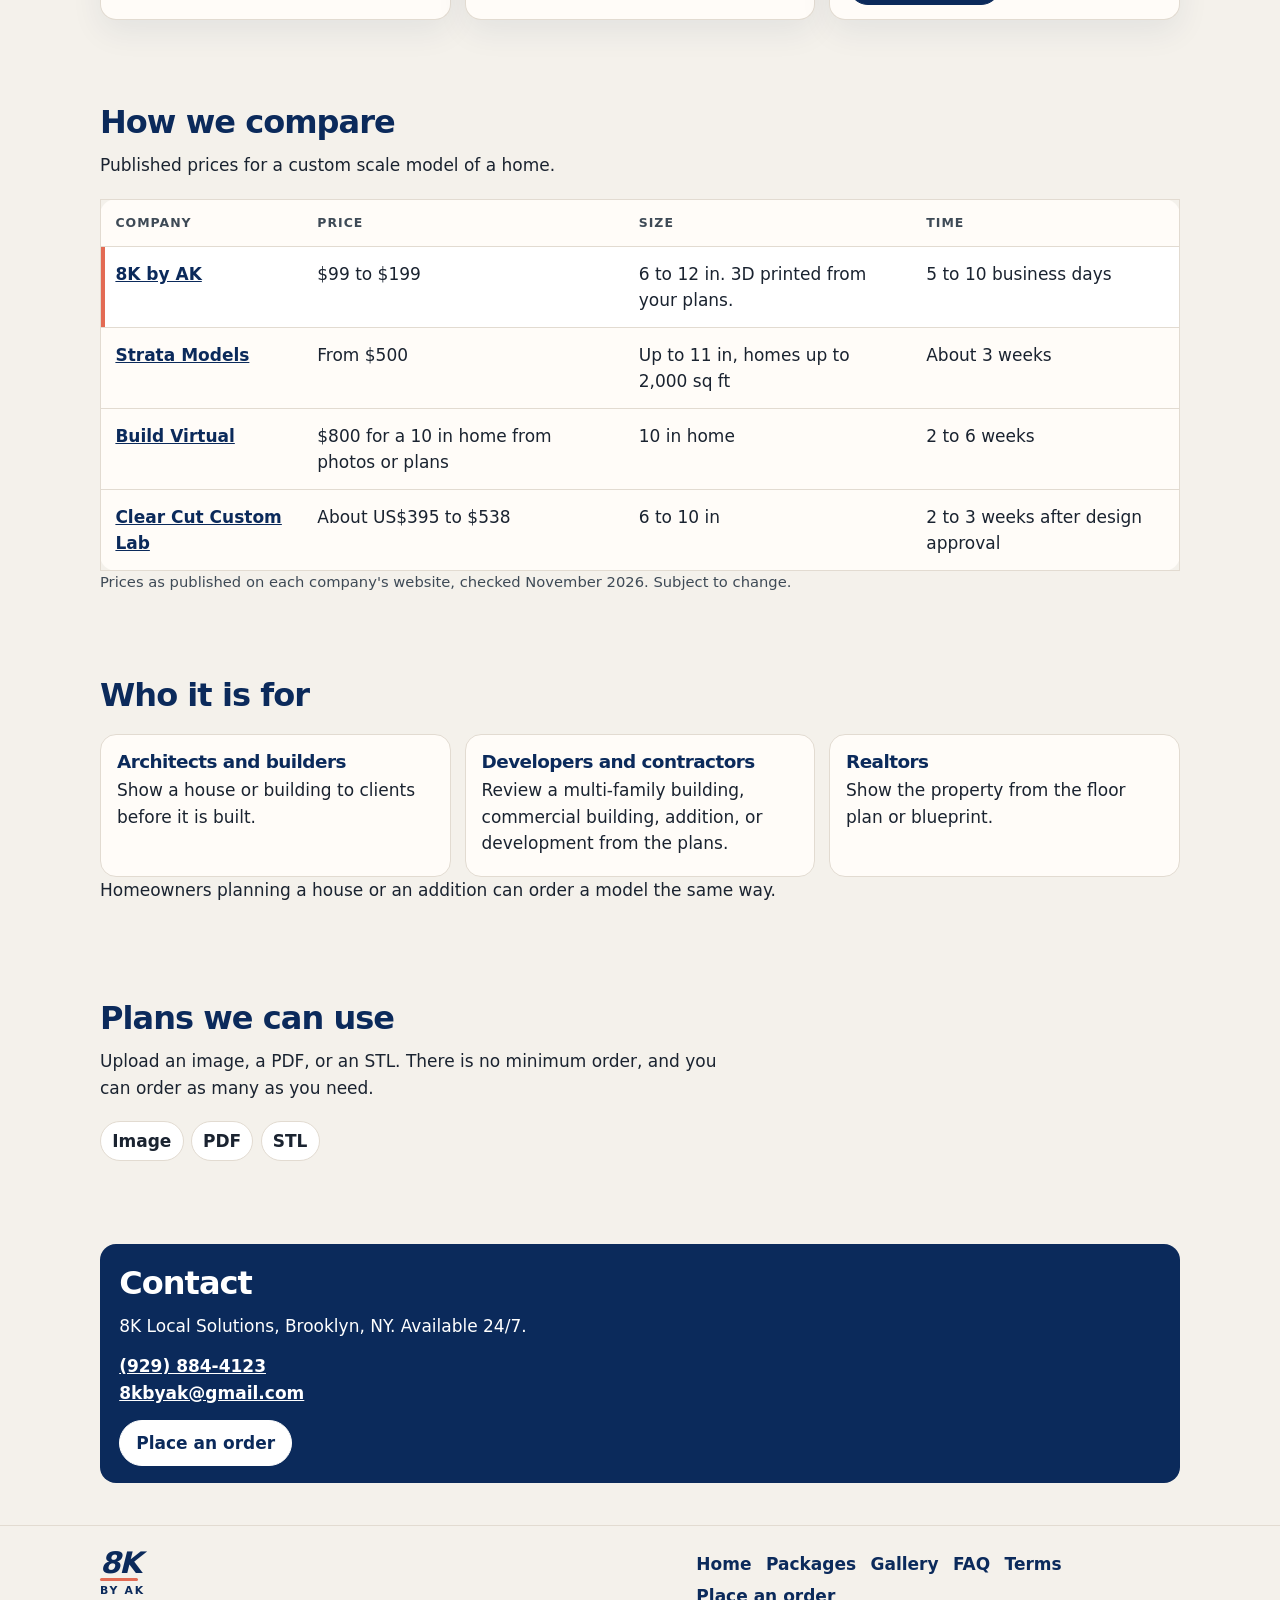
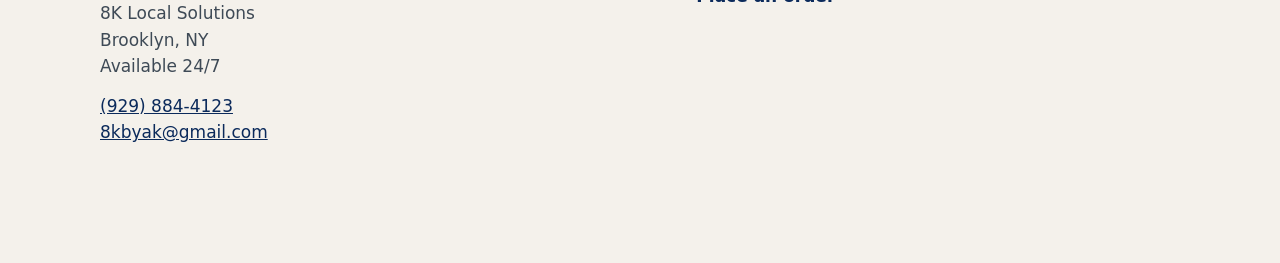
==== commit ecc37986: "Add a published-price comparison to the home page. The table lists 8K by AK next to Strata Models, B" ====
--- a/site/index.html
+++ b/site/index.html
@@ -165,6 +165,54 @@
         </div>
       </div>
     </section>
+    <section class="section" aria-labelledby="compare-title">
+      <div class="wrap">
+        <div class="section-head">
+          <h2 id="compare-title">How we compare</h2>
+          <p>Published prices for a custom scale model of a home.</p>
+        </div>
+        <div class="compare-wrap">
+          <table class="compare">
+            <caption class="visually-hidden">Published prices for custom home models</caption>
+            <thead>
+              <tr>
+                <th scope="col">Company</th>
+                <th scope="col">Price</th>
+                <th scope="col">Size</th>
+                <th scope="col">Time</th>
+              </tr>
+            </thead>
+            <tbody>
+              <tr class="is-us">
+                <th scope="row"><a href="pricing.html">8K by AK</a></th>
+                <td data-label="Price">$99 to $199</td>
+                <td data-label="Size">6 to 12 in. 3D printed from your plans.</td>
+                <td data-label="Time">5 to 10 business days</td>
+              </tr>
+              <tr>
+                <th scope="row"><a href="https://stratamodels.com/" rel="nofollow noopener" target="_blank">Strata Models</a></th>
+                <td data-label="Price">From $500</td>
+                <td data-label="Size">Up to 11 in, homes up to 2,000 sq ft</td>
+                <td data-label="Time">About 3 weeks</td>
+              </tr>
+              <tr>
+                <th scope="row"><a href="https://www.buildvirtualnash.com/closing-gifts" rel="nofollow noopener" target="_blank">Build Virtual</a></th>
+                <td data-label="Price">$800 for a 10 in home from photos or plans</td>
+                <td data-label="Size">10 in home</td>
+                <td data-label="Time">2 to 6 weeks</td>
+              </tr>
+              <tr>
+                <th scope="row"><a href="https://clearcutcustomlab.com/products/the-architectural-series-custom-design" rel="nofollow noopener" target="_blank">Clear Cut Custom Lab</a></th>
+                <td data-label="Price">About US$395 to $538</td>
+                <td data-label="Size">6 to 10 in</td>
+                <td data-label="Time">2 to 3 weeks after design approval</td>
+              </tr>
+            </tbody>
+          </table>
+        </div>
+        <p class="hint compare-note">Prices as published on each company's website, checked November 2026. Subject to change.</p>
+      </div>
+    </section>
     <section class="section" aria-labelledby="who-title">
       <div class="wrap">
         <div class="section-head">
--- a/site/css/styles.css
+++ b/site/css/styles.css
@@ -349,6 +349,62 @@
   padding: 0.2rem 0.4rem 0.5rem;
 }
 
+.visually-hidden {
+  position: absolute;
+  width: 1px;
+  height: 1px;
+  padding: 0;
+  margin: -1px;
+  overflow: hidden;
+  clip: rect(0, 0, 0, 0);
+  white-space: nowrap;
+  border: 0;
+}
+
+.compare-wrap {
+  overflow-x: auto;
+}
+
+.compare {
+  width: 100%;
+  border-collapse: collapse;
+  background: var(--card);
+  border: 1px solid var(--line);
+  border-radius: var(--radius);
+}
+
+.compare th,
+.compare td {
+  padding: 0.85rem 0.9rem;
+  text-align: left;
+  vertical-align: top;
+  border-bottom: 1px solid var(--line);
+}
+
+.compare thead th {
+  font-size: 0.78rem;
+  letter-spacing: 0.08em;
+  text-transform: uppercase;
+  color: var(--muted);
+}
+
+.compare tbody th {
+  color: var(--navy);
+}
+
+.compare tr.is-us {
+  background: #fff;
+  box-shadow: inset 4px 0 0 var(--coral);
+}
+
+.compare a {
+  font-weight: 700;
+}
+
+.compare-note {
+  margin-top: 0.8rem;
+}
+
 .section {
   padding: 2.6rem 0;
 }
@@ -568,6 +624,38 @@
   width: 1.15rem;
   height: 1.15rem;
   min-height: 0;
+}
+
+.build-details {
+  display: grid;
+  gap: 0.9rem;
+  margin: 0.2rem 0 0;
+  padding: 1rem 1rem 1.1rem;
+  background: var(--card);
+  border: 1px solid var(--line);
+  border-top: 3px solid var(--coral);
+  border-radius: var(--radius);
+}
+
+.build-details > legend {
+  grid-column: 1 / -1;
+  padding: 0 0.2rem;
+  font-size: 1.2rem;
+  font-weight: 700;
+  color: var(--navy);
+}
+
+.size-pair {
+  display: grid;
+  grid-template-columns: 1fr 1fr;
+  gap: 0.6rem;
+}
+
+.size-pair label {
+  display: grid;
+  gap: 0.3rem;
+  font-weight: 600;
+  color: var(--navy);
 }
 
 .req {
@@ -779,6 +867,10 @@
     grid-column: 1 / -1;
   }
 
+  .build-details {
+    grid-template-columns: 1fr 1fr;
+  }
+
   .footer-grid {
     grid-template-columns: 1.2fr 1fr;
     align-items: start;
@@ -833,6 +925,61 @@
   }
 }
 
+@media (max-width: 719px) {
+  .compare,
+  .compare tbody,
+  .compare tr,
+  .compare td,
+  .compare tbody th {
+    display: block;
+    width: auto;
+  }
+
+  .compare {
+    background: transparent;
+    border: 0;
+  }
+
+  .compare thead {
+    display: none;
+  }
+
+  .compare tr {
+    margin-bottom: 0.75rem;
+    background: var(--card);
+    border: 1px solid var(--line);
+    border-radius: var(--radius);
+    overflow: hidden;
+  }
+
+  .compare tr.is-us {
+    border-top: 3px solid var(--coral);
+    box-shadow: none;
+  }
+
+  .compare tbody th,
+  .compare td {
+    border-bottom: 0;
+    padding: 0.45rem 0.9rem;
+  }
+
+  .compare tbody th {
+    padding-top: 0.85rem;
+  }
+
+  .compare td {
+    display: grid;
+    grid-template-columns: 4.5rem 1fr;
+    gap: 0.35rem 0.75rem;
+  }
+
+  .compare td::before {
+    content: attr(data-label);
+    font-weight: 700;
+    color: var(--navy);
+  }
+}
+
 @media (max-width: 380px) {
   .header-phone {
     font-size: 0.82rem;
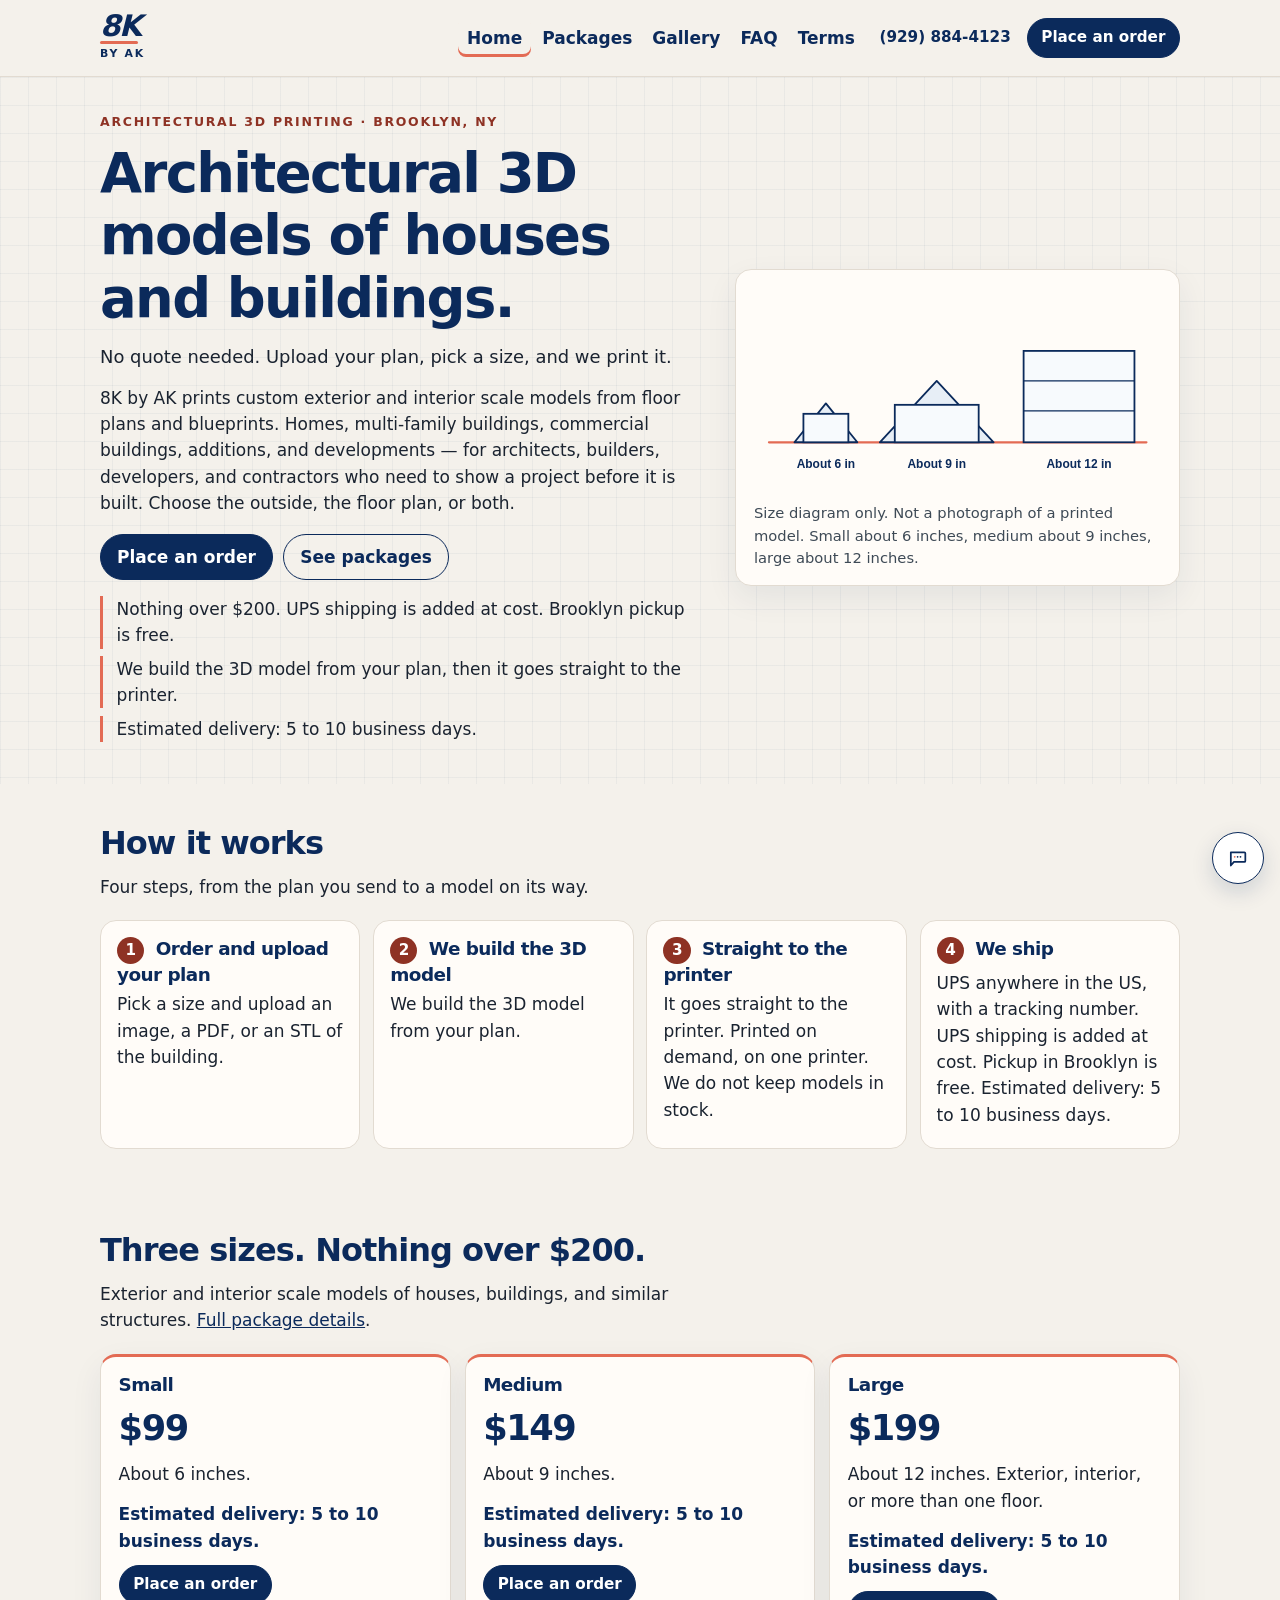
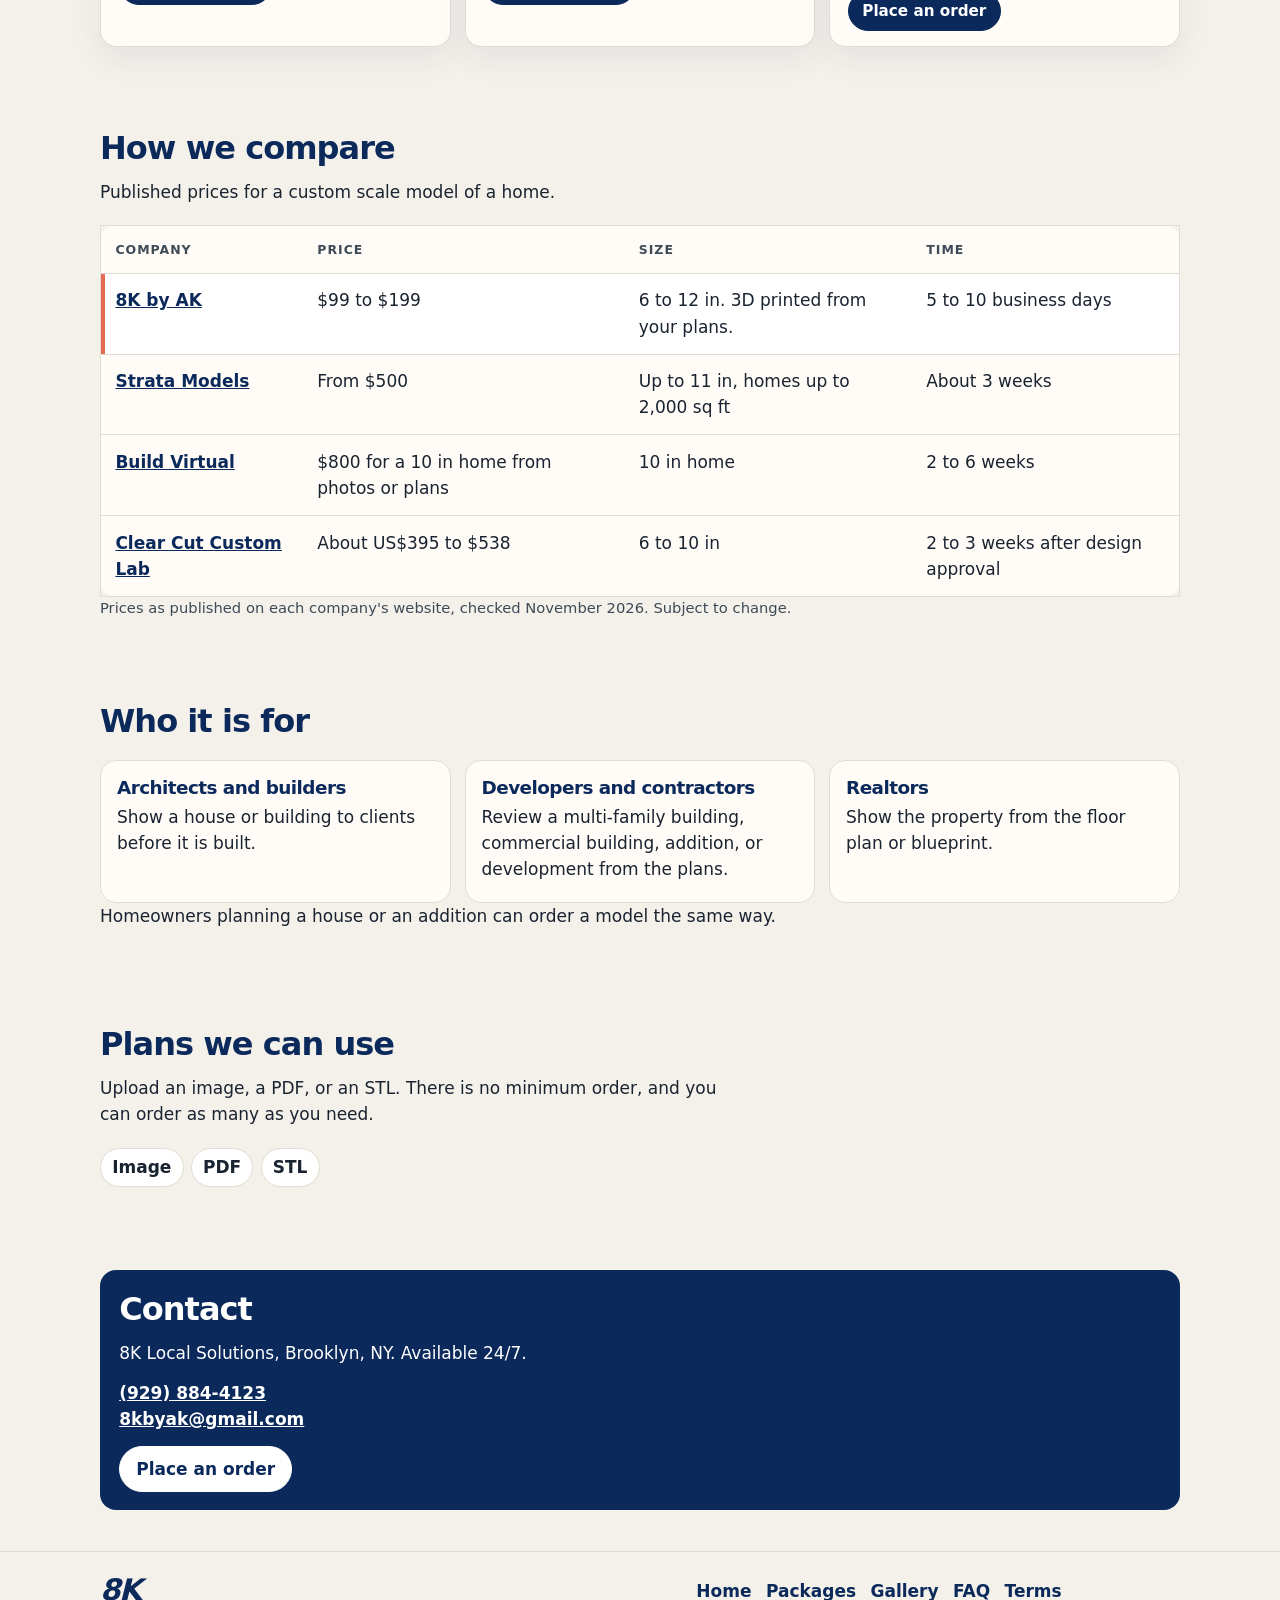
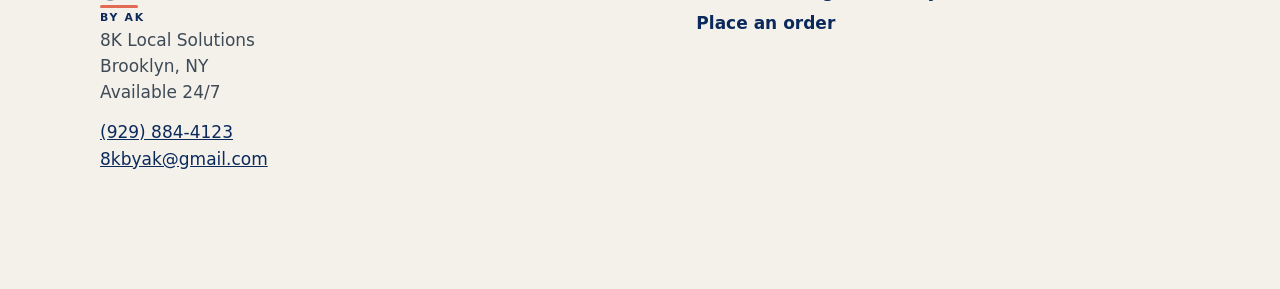
==== commit 07e93518: "Offer exterior, interior, or both on the order form. Roof and exterior colors appear for an exterior" ====
--- a/site/index.html
+++ b/site/index.html
@@ -79,7 +79,7 @@
           <p class="eyebrow">Architectural 3D printing · Brooklyn, NY</p>
           <h1>Architectural 3D models of houses and buildings.</h1>
           <p class="lede">No quote needed. Upload your plan, pick a size, and we print it.</p>
-          <p>8K by AK prints custom scale models from floor plans and blueprints. Homes, multi-family buildings, commercial buildings, additions, and developments — for architects, builders, developers, and contractors who need to show a project before it is built.</p>
+          <p>8K by AK prints custom exterior and interior scale models from floor plans and blueprints. Homes, multi-family buildings, commercial buildings, additions, and developments — for architects, builders, developers, and contractors who need to show a project before it is built. Choose the outside, the floor plan, or both.</p>
           <div class="actions">
             <a class="button" href="order.html">Place an order</a>
             <a class="button button-ghost" href="pricing.html">See packages</a>
@@ -138,7 +138,7 @@
       <div class="wrap">
         <div class="section-head">
           <h2 id="packages-title">Three sizes. Nothing over $200.</h2>
-          <p>Scale models of houses, buildings, and similar structures. <a href="pricing.html">Full package details</a>.</p>
+          <p>Exterior and interior scale models of houses, buildings, and similar structures. <a href="pricing.html">Full package details</a>.</p>
         </div>
         <div class="cards cards-3">
           <article class="card">
@@ -158,7 +158,7 @@
           <article class="card">
         <h3>Large</h3>
         <p class="price">$199</p>
-        <p>About 12 inches. Interior or more than one floor.</p>
+        <p>About 12 inches. Exterior, interior, or more than one floor.</p>
         <p class="delivery-note">Estimated delivery: 5 to 10 business days.</p>
         <a class="button button-small" href="order.html?package=large">Place an order</a>
       </article>
@@ -293,7 +293,7 @@
       <div class="chat-head">
         <div>
           <h2 id="chat-title">Questions</h2>
-          <p class="hint">Architectural models from 8K by AK.</p>
+          <p class="hint">Exterior and interior architectural models from 8K by AK.</p>
         </div>
         <button class="chat-close" type="button" data-chat-close aria-label="Close questions">&times;</button>
       </div>
@@ -301,7 +301,7 @@
         <div>
           <button type="button" data-qa aria-expanded="false" aria-controls="qa-price" id="qa-price-btn">Pricing</button>
           <div id="qa-price" role="region" aria-labelledby="qa-price-btn" hidden>
-            <p>Small is $99, about 6 inches. Medium is $149, about 9 inches. Large is $199, about 12 inches, and can include an interior or more than one floor. Nothing is over $200. UPS shipping is added at cost.</p>
+            <p>Small is $99, about 6 inches. Medium is $149, about 9 inches. Large is $199, about 12 inches, and can include an exterior, an interior, or more than one floor. Nothing is over $200. UPS shipping is added at cost.</p>
           </div>
         </div>
         <div>
--- a/site/css/styles.css
+++ b/site/css/styles.css
@@ -609,7 +609,7 @@
 
 .choices label {
   display: flex;
-  align-items: center;
+  align-items: flex-start;
   gap: 0.6rem;
   min-height: 2.75rem;
   padding: 0.55rem 0.75rem;
@@ -624,6 +624,7 @@
   width: 1.15rem;
   height: 1.15rem;
   min-height: 0;
+  margin-top: 0.2rem;
 }
 
 .build-details {
